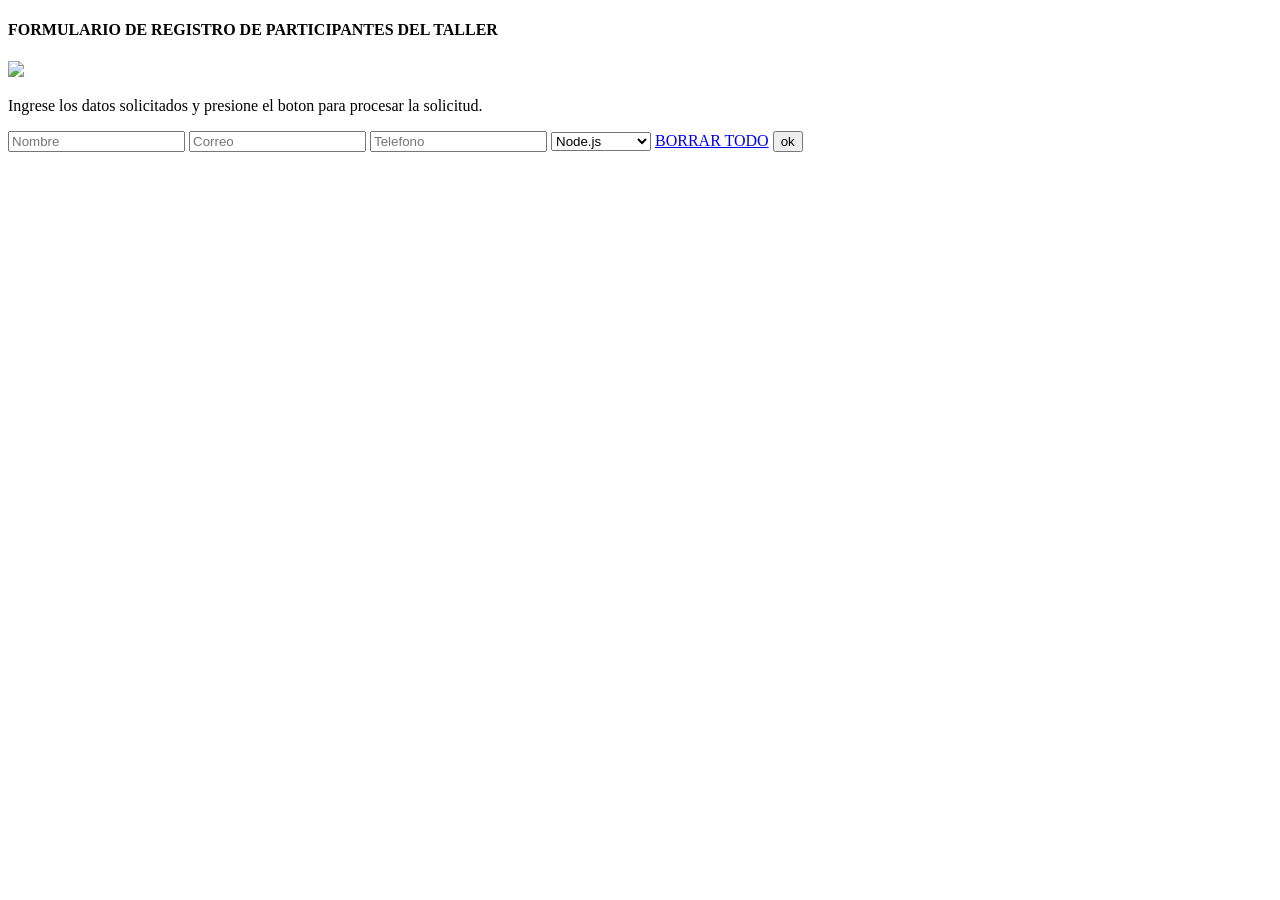
==== index.html @ 571a5f3e "Agrega version inicial del formulario de inscripcion" ====
<!DOCTYPE html>
<html lang="es">
<head>
  <meta charset="UTF-8">
  <title>pagina1</title>
  <link rel="stylesheet" href="estilos.css">
</head>
<body>
  <h4>FORMULARIO DE REGISTRO DE PARTICIPANTES DEL TALLER</h4>
  <img src="img/banner.png">
  <p>Ingrese los datos solicitados y presione el boton para procesar la solicitud.</p>
  <input id="nombre" placeholder="Nombre">
  <input id="correo" placeholder="Correo">
  <input id="telefono" placeholder="Telefono">
  <select id="taller">
    <option>Node.js</option> <option>Figma</option> <option>Git</option>
    <option>Testing</option> <option>CSS</option> <option>APIs</option>
    <option>React</option> <option>GitHub</option> <option>HTML</option>
    <option>Accesibilidad</option> <option>JavaScript</option> <option>Markdown</option>
  </select>
  <a href="#" id="borrar">BORRAR TODO</a>
  <button id="enviar">ok</button>
  <script src="app.js"></script>
</body>
</html>
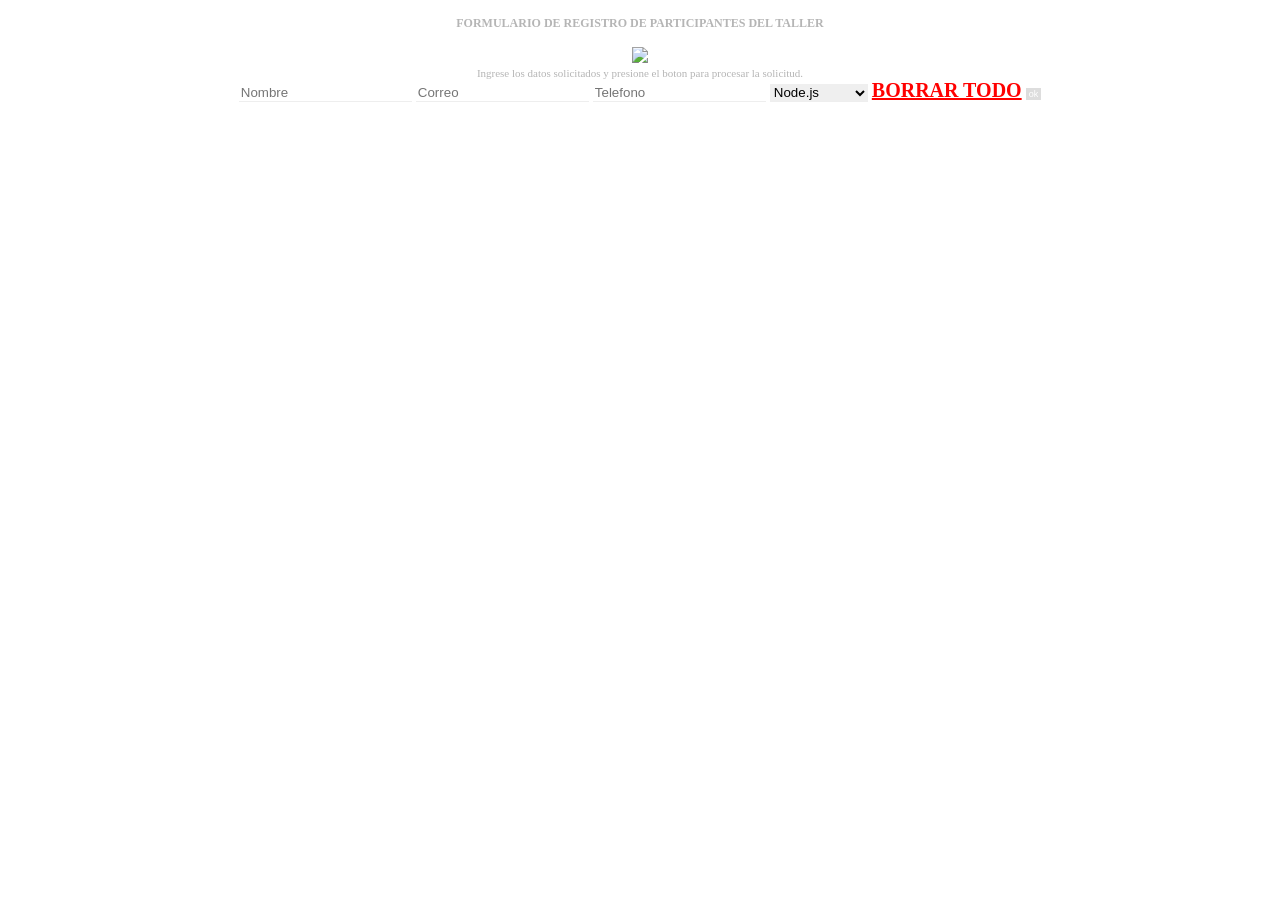
==== commit 8fbbbfc9: "Correcion de link (Estilos , app)" ====
--- a/index.html
+++ b/index.html
@@ -3,7 +3,7 @@
 <head>
   <meta charset="UTF-8">
   <title>pagina1</title>
-  <link rel="stylesheet" href="estilos.css">
+  <link rel="stylesheet" href="stile.css">
 </head>
 <body>
   <h4>FORMULARIO DE REGISTRO DE PARTICIPANTES DEL TALLER</h4>
--- a/stile.css
+++ b/stile.css
@@ -0,0 +1,7 @@
+body { font-family: "Times New Roman"; text-align: center; color: #b5b5b5; margin: 0; }
+h4 { font-size: 12px; }
+p { font-size: 11px; margin: 0; }
+input, select { border: none; border-bottom: 1px solid #eeeeee; margin: 0; }
+button { font-size: 9px; padding: 1px 3px; background: #ddd; color: #fff; border: none; }
+a { color: red; font-size: 20px; font-weight: bold; }
+*:focus { outline: none; }
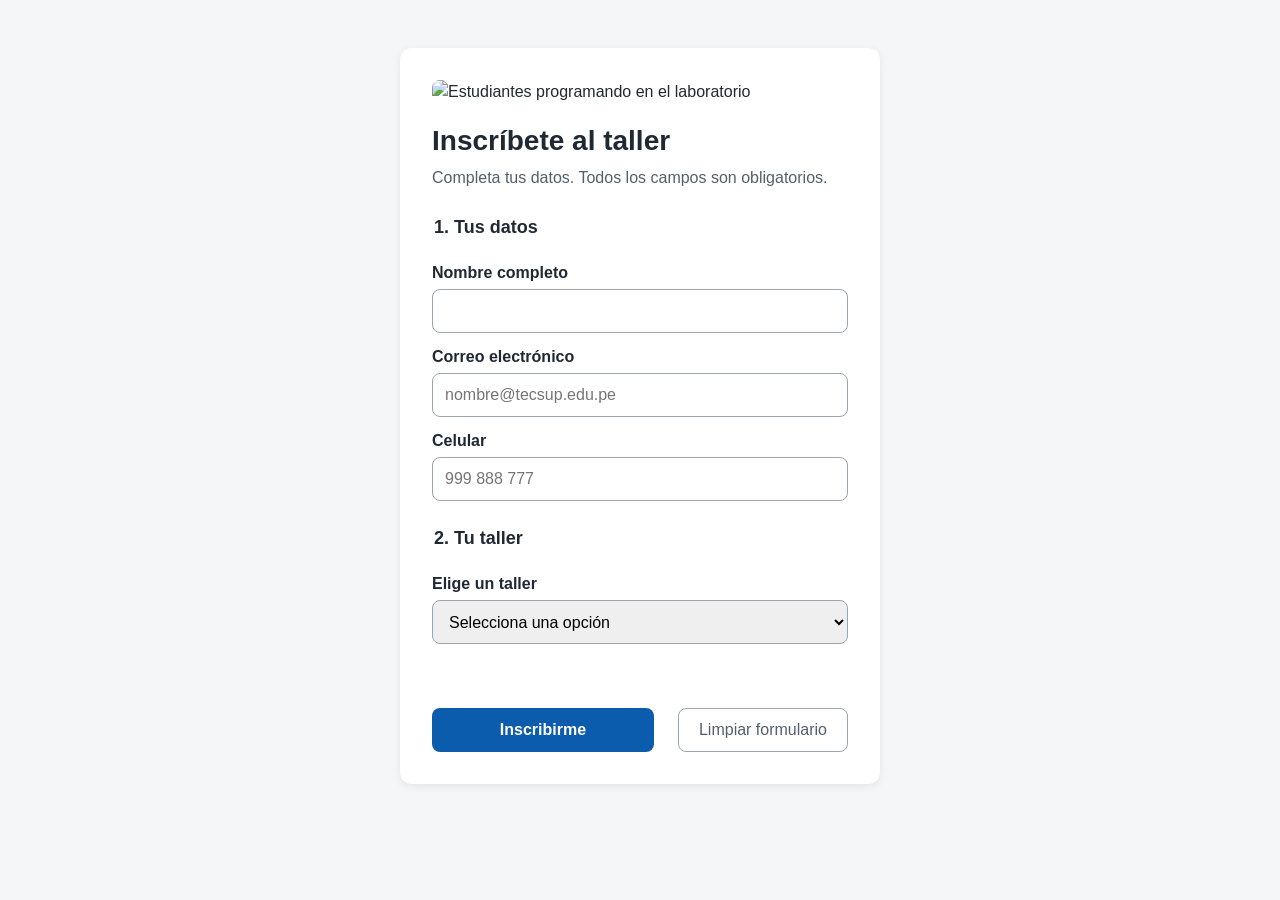
==== commit 12f246f3: "Segunda version de css" ====
--- a/index.html
+++ b/index.html
@@ -2,24 +2,56 @@
 <html lang="es">
 <head>
   <meta charset="UTF-8">
-  <title>pagina1</title>
+  <meta name="viewport" content="width=device-width, initial-scale=1.0">
+  <title>Inscripción al taller</title>
   <link rel="stylesheet" href="stile.css">
 </head>
 <body>
-  <h4>FORMULARIO DE REGISTRO DE PARTICIPANTES DEL TALLER</h4>
-  <img src="img/banner.png">
-  <p>Ingrese los datos solicitados y presione el boton para procesar la solicitud.</p>
-  <input id="nombre" placeholder="Nombre">
-  <input id="correo" placeholder="Correo">
-  <input id="telefono" placeholder="Telefono">
-  <select id="taller">
-    <option>Node.js</option> <option>Figma</option> <option>Git</option>
-    <option>Testing</option> <option>CSS</option> <option>APIs</option>
-    <option>React</option> <option>GitHub</option> <option>HTML</option>
-    <option>Accesibilidad</option> <option>JavaScript</option> <option>Markdown</option>
-  </select>
-  <a href="#" id="borrar">BORRAR TODO</a>
-  <button id="enviar">ok</button>
+  <main class="tarjeta">
+    <img src="img/banner.png" alt="Estudiantes programando en el laboratorio">
+    <h1>Inscríbete al taller</h1>
+    <p class="ayuda">Completa tus datos. Todos los campos son obligatorios.</p>
+ 
+    <form id="formulario" novalidate>
+      <fieldset>
+        <legend>1. Tus datos</legend>
+        <label for="nombre">Nombre completo</label>
+        <input id="nombre" type="text" autocomplete="name" required>
+ 
+        <label for="correo">Correo electrónico</label>
+        <input id="correo" type="email" autocomplete="email"
+               placeholder="nombre@tecsup.edu.pe" required>
+ 
+        <label for="telefono">Celular</label>
+        <input id="telefono" type="tel" placeholder="999 888 777" required>
+      </fieldset>
+ 
+      <fieldset>
+        <legend>2. Tu taller</legend>
+        <label for="taller">Elige un taller</label>
+        <select id="taller" required>
+          <option value="">Selecciona una opción</option>
+          <optgroup label="Control de versiones">
+            <option>Git</option> <option>GitHub</option> <option>Markdown</option>
+          </optgroup>
+          <optgroup label="Desarrollo web">
+            <option>HTML</option> <option>CSS</option> <option>JavaScript</option>
+            <option>React</option> <option>Node.js</option> <option>APIs</option>
+          </optgroup>
+          <optgroup label="Diseño y calidad">
+            <option>Figma</option> <option>Accesibilidad</option> <option>Testing</option>
+          </optgroup>
+        </select>
+      </fieldset>
+ 
+      <p id="mensaje" class="mensaje" role="status"></p>
+ 
+      <div class="acciones">
+        <button type="submit" class="boton-principal">Inscribirme</button>
+        <button type="reset" class="boton-secundario">Limpiar formulario</button>
+      </div>
+    </form>
+  </main>
   <script src="app.js"></script>
 </body>
 </html>
--- a/stile.css
+++ b/stile.css
@@ -1,7 +1,85 @@
-body { font-family: "Times New Roman"; text-align: center; color: #b5b5b5; margin: 0; }
-h4 { font-size: 12px; }
-p { font-size: 11px; margin: 0; }
-input, select { border: none; border-bottom: 1px solid #eeeeee; margin: 0; }
-button { font-size: 9px; padding: 1px 3px; background: #ddd; color: #fff; border: none; }
-a { color: red; font-size: 20px; font-weight: bold; }
-*:focus { outline: none; }
+:root {
+  --color-primario: #0b5cad;
+  --color-texto: #1f2933;
+  --color-suave: #52606d;
+  --color-borde: #9aa5b1;
+  --color-fondo: #f4f6f8;
+  --color-error: #b42318;
+  --color-exito: #067647;
+  --espacio: 16px;
+}
+ 
+* { box-sizing: border-box; }
+ 
+body {
+  margin: 0;
+  padding: var(--espacio);
+  font-family: Arial, Helvetica, sans-serif;
+  font-size: 16px;
+  line-height: 1.5;
+  color: var(--color-texto);
+  background: var(--color-fondo);
+}
+ 
+.tarjeta {
+  max-width: 480px;
+  margin: 32px auto;
+  padding: 32px;
+  background: #ffffff;
+  border-radius: 12px;
+  box-shadow: 0 2px 8px rgba(0, 0, 0, 0.08);
+}
+ 
+.tarjeta img { width: 100%; border-radius: 8px; }
+ 
+h1 { font-size: 28px; margin: 16px 0 4px; }
+.ayuda { color: var(--color-suave); margin: 0 0 24px; }
+ 
+fieldset { border: none; padding: 0; margin: 0 0 24px; }
+legend { font-size: 18px; font-weight: bold; margin-bottom: 8px; }
+label { display: block; font-weight: bold; margin: 12px 0 4px; }
+ 
+input, select {
+  width: 100%;
+  min-height: 44px;
+  padding: 8px 12px;
+  font-size: 16px;
+  border: 1px solid var(--color-borde);
+  border-radius: 8px;
+}
+ 
+.validado input:invalid,
+.validado select:invalid { border: 2px solid var(--color-error); }
+ 
+.acciones { display: flex; gap: 24px; flex-wrap: wrap; }
+ 
+button {
+  min-height: 44px;
+  padding: 10px 20px;
+  font-size: 16px;
+  border-radius: 8px;
+  cursor: pointer;
+}
+ 
+.boton-principal {
+  flex: 1;
+  background: var(--color-primario);
+  color: #ffffff;
+  border: none;
+  font-weight: bold;
+}
+ 
+.boton-principal:disabled { opacity: 0.6; cursor: wait; }
+ 
+.boton-secundario {
+  background: transparent;
+  color: var(--color-suave);
+  border: 1px solid var(--color-borde);
+}
+ 
+:focus-visible { outline: 3px solid #f59e0b; outline-offset: 2px; }
+ 
+.mensaje { min-height: 24px; font-weight: bold; }
+.mensaje.error { color: var(--color-error); }
+.mensaje.exito { color: var(--color-exito); }
+.mensaje.info { color: var(--color-primario); }
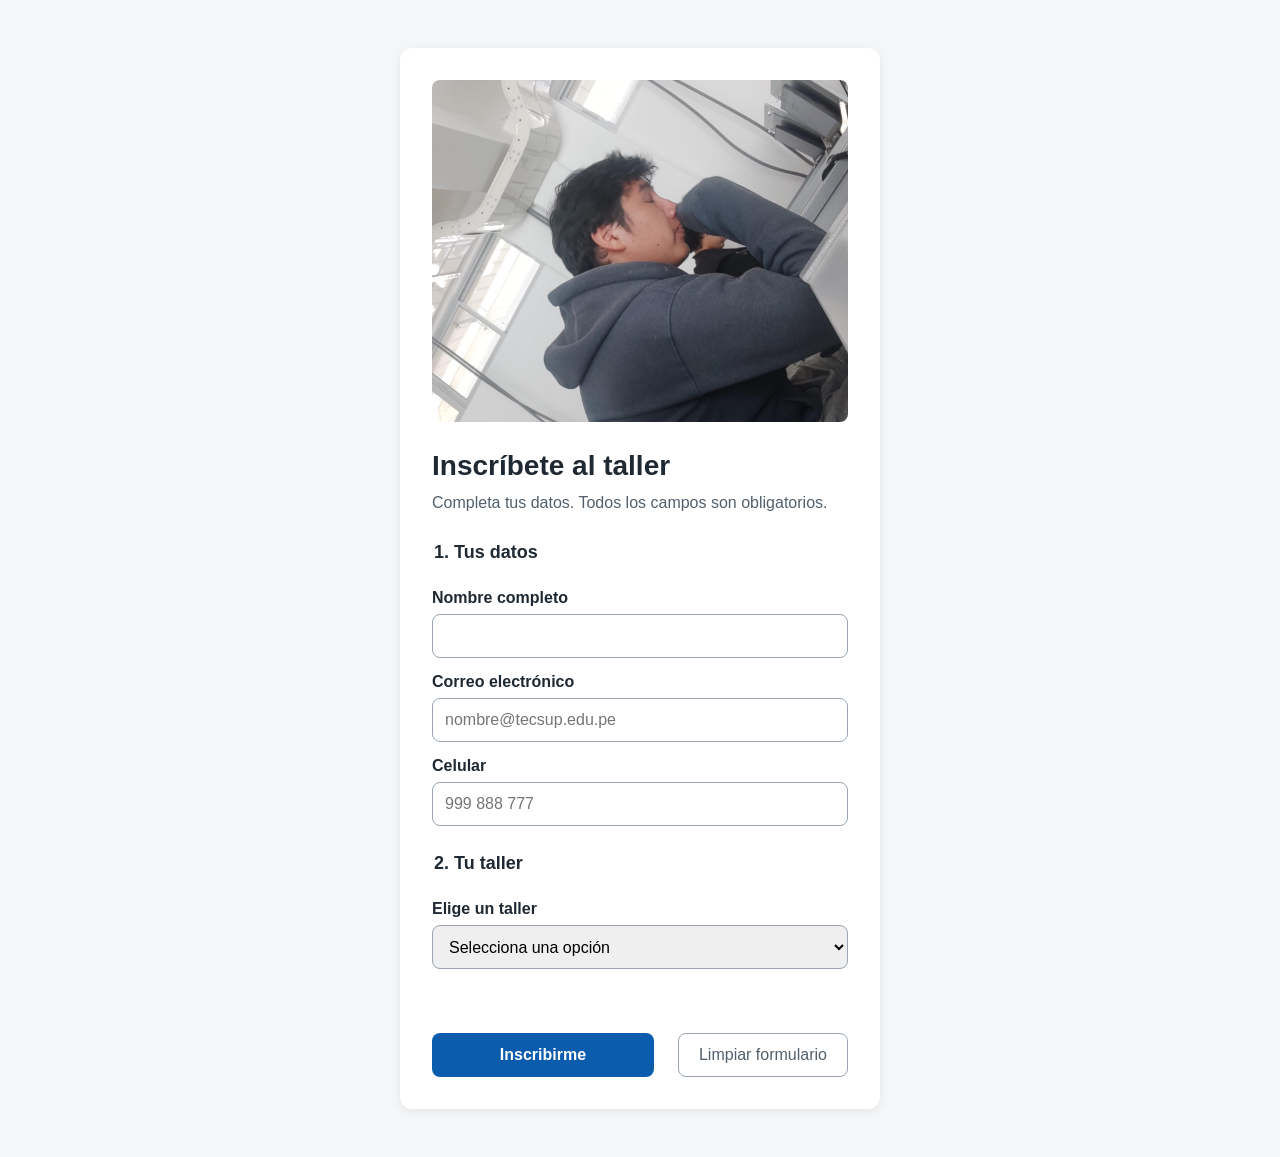
==== commit 26d7fa9e: "Foto integrada" ====
--- a/index.html
+++ b/index.html
@@ -8,7 +8,7 @@
 </head>
 <body>
   <main class="tarjeta">
-    <img src="img/banner.png" alt="Estudiantes programando en el laboratorio">
+    <img src="img/img.jpeg" alt="Estudiantes programando en el laboratorio">
     <h1>Inscríbete al taller</h1>
     <p class="ayuda">Completa tus datos. Todos los campos son obligatorios.</p>
  
